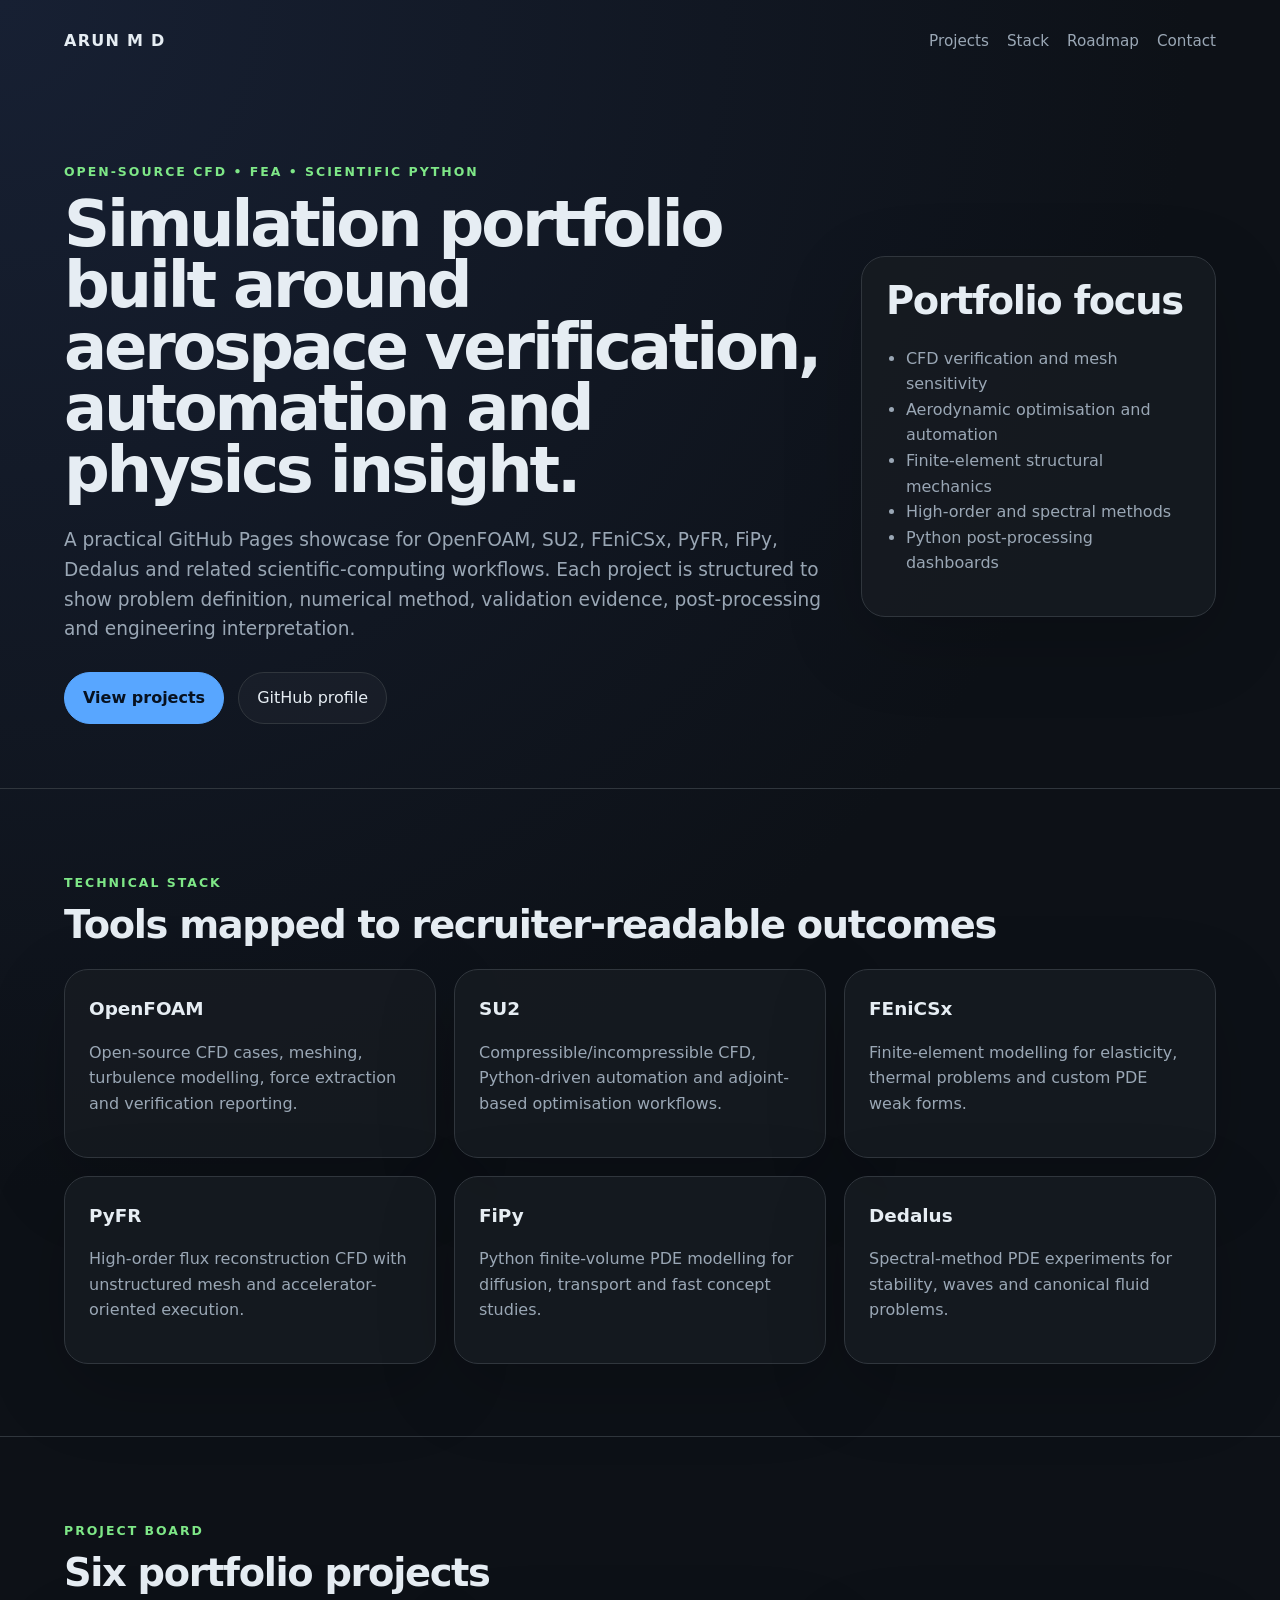
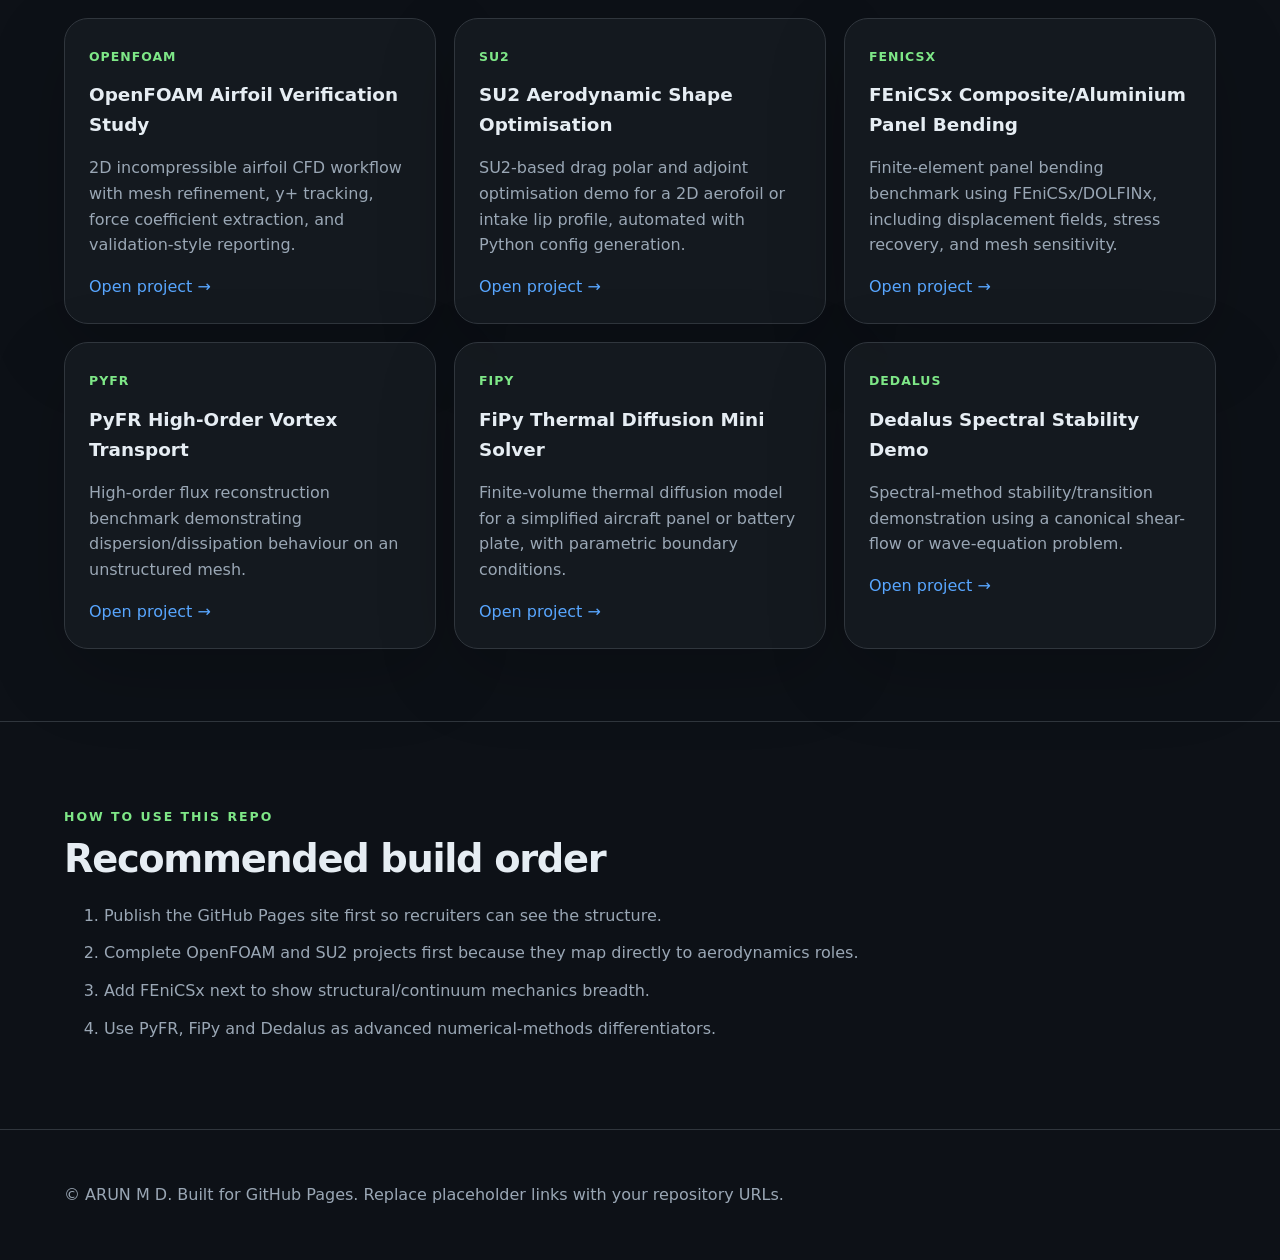
==== index.html @ 8a6b39fe "Aerospace Portfolio" ====
<!doctype html>
<html lang="en">
<head>
  <meta charset="utf-8">
  <meta name="viewport" content="width=device-width, initial-scale=1">
  <title>ARUN M D | Open-Source CFD & Simulation Portfolio</title>
  <meta name="description" content="A GitHub Pages portfolio for open-source CFD, finite-element, finite-volume and spectral-method projects using OpenFOAM, SU2, FEniCSx, PyFR, FiPy and Dedalus.">
  <link rel="stylesheet" href="assets/styles.css">
</head>
<body>
  <header class="hero">
    <nav>
      <div class="brand">ARUN M D</div>
      <div class="links">
        <a href="#projects">Projects</a>
        <a href="#stack">Stack</a>
        <a href="#roadmap">Roadmap</a>
        <a href="mailto:arun8.b@gmail.com">Contact</a>
      </div>
    </nav>
    <section class="hero-grid">
      <div>
        <p class="eyebrow">Open-source CFD • FEA • Scientific Python</p>
        <h1>Simulation portfolio built around aerospace verification, automation and physics insight.</h1>
        <p class="lead">A practical GitHub Pages showcase for OpenFOAM, SU2, FEniCSx, PyFR, FiPy, Dedalus and related scientific-computing workflows. Each project is structured to show problem definition, numerical method, validation evidence, post-processing and engineering interpretation.</p>
        <div class="cta-row">
          <a class="button primary" href="#projects">View projects</a>
          <a class="button" href="https://github.com/" target="_blank" rel="noreferrer">GitHub profile</a>
        </div>
      </div>
      <aside class="summary-card">
        <h2>Portfolio focus</h2>
        <ul>
          <li>CFD verification and mesh sensitivity</li>
          <li>Aerodynamic optimisation and automation</li>
          <li>Finite-element structural mechanics</li>
          <li>High-order and spectral methods</li>
          <li>Python post-processing dashboards</li>
        </ul>
      </aside>
    </section>
  </header>

  <main>
    <section id="stack" class="section">
      <p class="eyebrow">Technical stack</p>
      <h2>Tools mapped to recruiter-readable outcomes</h2>
      <div class="stack-grid">
        <article><h3>OpenFOAM</h3><p>Open-source CFD cases, meshing, turbulence modelling, force extraction and verification reporting.</p></article>
        <article><h3>SU2</h3><p>Compressible/incompressible CFD, Python-driven automation and adjoint-based optimisation workflows.</p></article>
        <article><h3>FEniCSx</h3><p>Finite-element modelling for elasticity, thermal problems and custom PDE weak forms.</p></article>
        <article><h3>PyFR</h3><p>High-order flux reconstruction CFD with unstructured mesh and accelerator-oriented execution.</p></article>
        <article><h3>FiPy</h3><p>Python finite-volume PDE modelling for diffusion, transport and fast concept studies.</p></article>
        <article><h3>Dedalus</h3><p>Spectral-method PDE experiments for stability, waves and canonical fluid problems.</p></article>
      </div>
    </section>

    <section id="projects" class="section">
      <p class="eyebrow">Project board</p>
      <h2>Six portfolio projects</h2>
      <div class="project-grid">
        
        <article class="project-card">
          <div class="tool">OpenFOAM</div>
          <h3>OpenFOAM Airfoil Verification Study</h3>
          <p>2D incompressible airfoil CFD workflow with mesh refinement, y+ tracking, force coefficient extraction, and validation-style reporting.</p>
          <a href="projects/openfoam-airfoil-verification/">Open project →</a>
        </article>
        
        <article class="project-card">
          <div class="tool">SU2</div>
          <h3>SU2 Aerodynamic Shape Optimisation</h3>
          <p>SU2-based drag polar and adjoint optimisation demo for a 2D aerofoil or intake lip profile, automated with Python config generation.</p>
          <a href="projects/su2-aero-optimisation/">Open project →</a>
        </article>
        
        <article class="project-card">
          <div class="tool">FEniCSx</div>
          <h3>FEniCSx Composite/Aluminium Panel Bending</h3>
          <p>Finite-element panel bending benchmark using FEniCSx/DOLFINx, including displacement fields, stress recovery, and mesh sensitivity.</p>
          <a href="projects/fenicsx-structural-panel/">Open project →</a>
        </article>
        
        <article class="project-card">
          <div class="tool">PyFR</div>
          <h3>PyFR High-Order Vortex Transport</h3>
          <p>High-order flux reconstruction benchmark demonstrating dispersion/dissipation behaviour on an unstructured mesh.</p>
          <a href="projects/pyfr-high-order-vortex/">Open project →</a>
        </article>
        
        <article class="project-card">
          <div class="tool">FiPy</div>
          <h3>FiPy Thermal Diffusion Mini Solver</h3>
          <p>Finite-volume thermal diffusion model for a simplified aircraft panel or battery plate, with parametric boundary conditions.</p>
          <a href="projects/fipy-diffusion-thermal/">Open project →</a>
        </article>
        
        <article class="project-card">
          <div class="tool">Dedalus</div>
          <h3>Dedalus Spectral Stability Demo</h3>
          <p>Spectral-method stability/transition demonstration using a canonical shear-flow or wave-equation problem.</p>
          <a href="projects/dedalus-stability-demo/">Open project →</a>
        </article>
        
      </div>
    </section>

    <section id="roadmap" class="section roadmap">
      <p class="eyebrow">How to use this repo</p>
      <h2>Recommended build order</h2>
      <ol>
        <li>Publish the GitHub Pages site first so recruiters can see the structure.</li>
        <li>Complete OpenFOAM and SU2 projects first because they map directly to aerodynamics roles.</li>
        <li>Add FEniCSx next to show structural/continuum mechanics breadth.</li>
        <li>Use PyFR, FiPy and Dedalus as advanced numerical-methods differentiators.</li>
      </ol>
    </section>
  </main>

  <footer>
    <p>© ARUN M D. Built for GitHub Pages. Replace placeholder links with your repository URLs.</p>
  </footer>
</body>
</html>
---- assets/styles.css ----
:root {
  --bg: #0d1117;
  --panel: #161b22;
  --panel-2: #1f2937;
  --text: #e6edf3;
  --muted: #9aa7b5;
  --line: #30363d;
  --accent: #58a6ff;
  --accent-2: #7ee787;
}
* { box-sizing: border-box; }
html { scroll-behavior: smooth; }
body {
  margin: 0;
  font-family: Inter, ui-sans-serif, system-ui, -apple-system, BlinkMacSystemFont, "Segoe UI", sans-serif;
  background: radial-gradient(circle at top left, #172033, var(--bg) 38%);
  color: var(--text);
  line-height: 1.6;
}
a { color: var(--accent); text-decoration: none; }
a:hover { text-decoration: underline; }
.hero { padding: 28px clamp(20px, 5vw, 72px) 64px; min-height: 78vh; }
nav {
  display: flex; justify-content: space-between; align-items: center;
  gap: 24px; margin-bottom: 96px;
}
.brand { font-weight: 800; letter-spacing: 0.08em; }
.links { display: flex; flex-wrap: wrap; gap: 18px; }
.links a { color: var(--muted); font-size: 0.95rem; }
.hero-grid {
  display: grid; grid-template-columns: minmax(0, 1.5fr) minmax(280px, 0.7fr);
  gap: 36px; align-items: center;
}
.eyebrow {
  color: var(--accent-2); text-transform: uppercase; letter-spacing: 0.16em;
  font-weight: 700; font-size: 0.78rem; margin-bottom: 12px;
}
h1 { font-size: clamp(2.4rem, 5vw, 5.4rem); line-height: 0.96; margin: 0 0 24px; letter-spacing: -0.05em; }
h2 { font-size: clamp(1.8rem, 3vw, 3rem); line-height: 1.05; margin: 0 0 24px; letter-spacing: -0.035em; }
h3 { margin: 0 0 10px; font-size: 1.15rem; }
.lead { max-width: 820px; color: var(--muted); font-size: 1.16rem; }
.cta-row { display: flex; flex-wrap: wrap; gap: 14px; margin-top: 28px; }
.button {
  border: 1px solid var(--line); padding: 12px 18px; border-radius: 999px;
  color: var(--text); background: rgba(255,255,255,0.03);
}
.button.primary { background: var(--accent); color: #07111f; border-color: var(--accent); font-weight: 800; }
.summary-card, .project-card, .stack-grid article {
  border: 1px solid var(--line); background: rgba(22,27,34,0.82);
  border-radius: 24px; padding: 24px; box-shadow: 0 24px 80px rgba(0,0,0,0.18);
}
.summary-card ul { padding-left: 20px; color: var(--muted); }
.section { padding: 72px clamp(20px, 5vw, 72px); border-top: 1px solid var(--line); }
.stack-grid, .project-grid {
  display: grid; grid-template-columns: repeat(3, minmax(0, 1fr)); gap: 18px;
}
.stack-grid p, .project-card p, .roadmap li { color: var(--muted); }
.tool {
  display: inline-flex; font-size: 0.78rem; font-weight: 800; letter-spacing: 0.08em;
  color: var(--accent-2); margin-bottom: 14px; text-transform: uppercase;
}
.roadmap ol { max-width: 820px; }
.roadmap li { margin-bottom: 12px; }
footer { padding: 36px clamp(20px, 5vw, 72px); color: var(--muted); border-top: 1px solid var(--line); }
@media (max-width: 900px) {
  .hero-grid, .stack-grid, .project-grid { grid-template-columns: 1fr; }
  nav { align-items: flex-start; flex-direction: column; margin-bottom: 56px; }
}
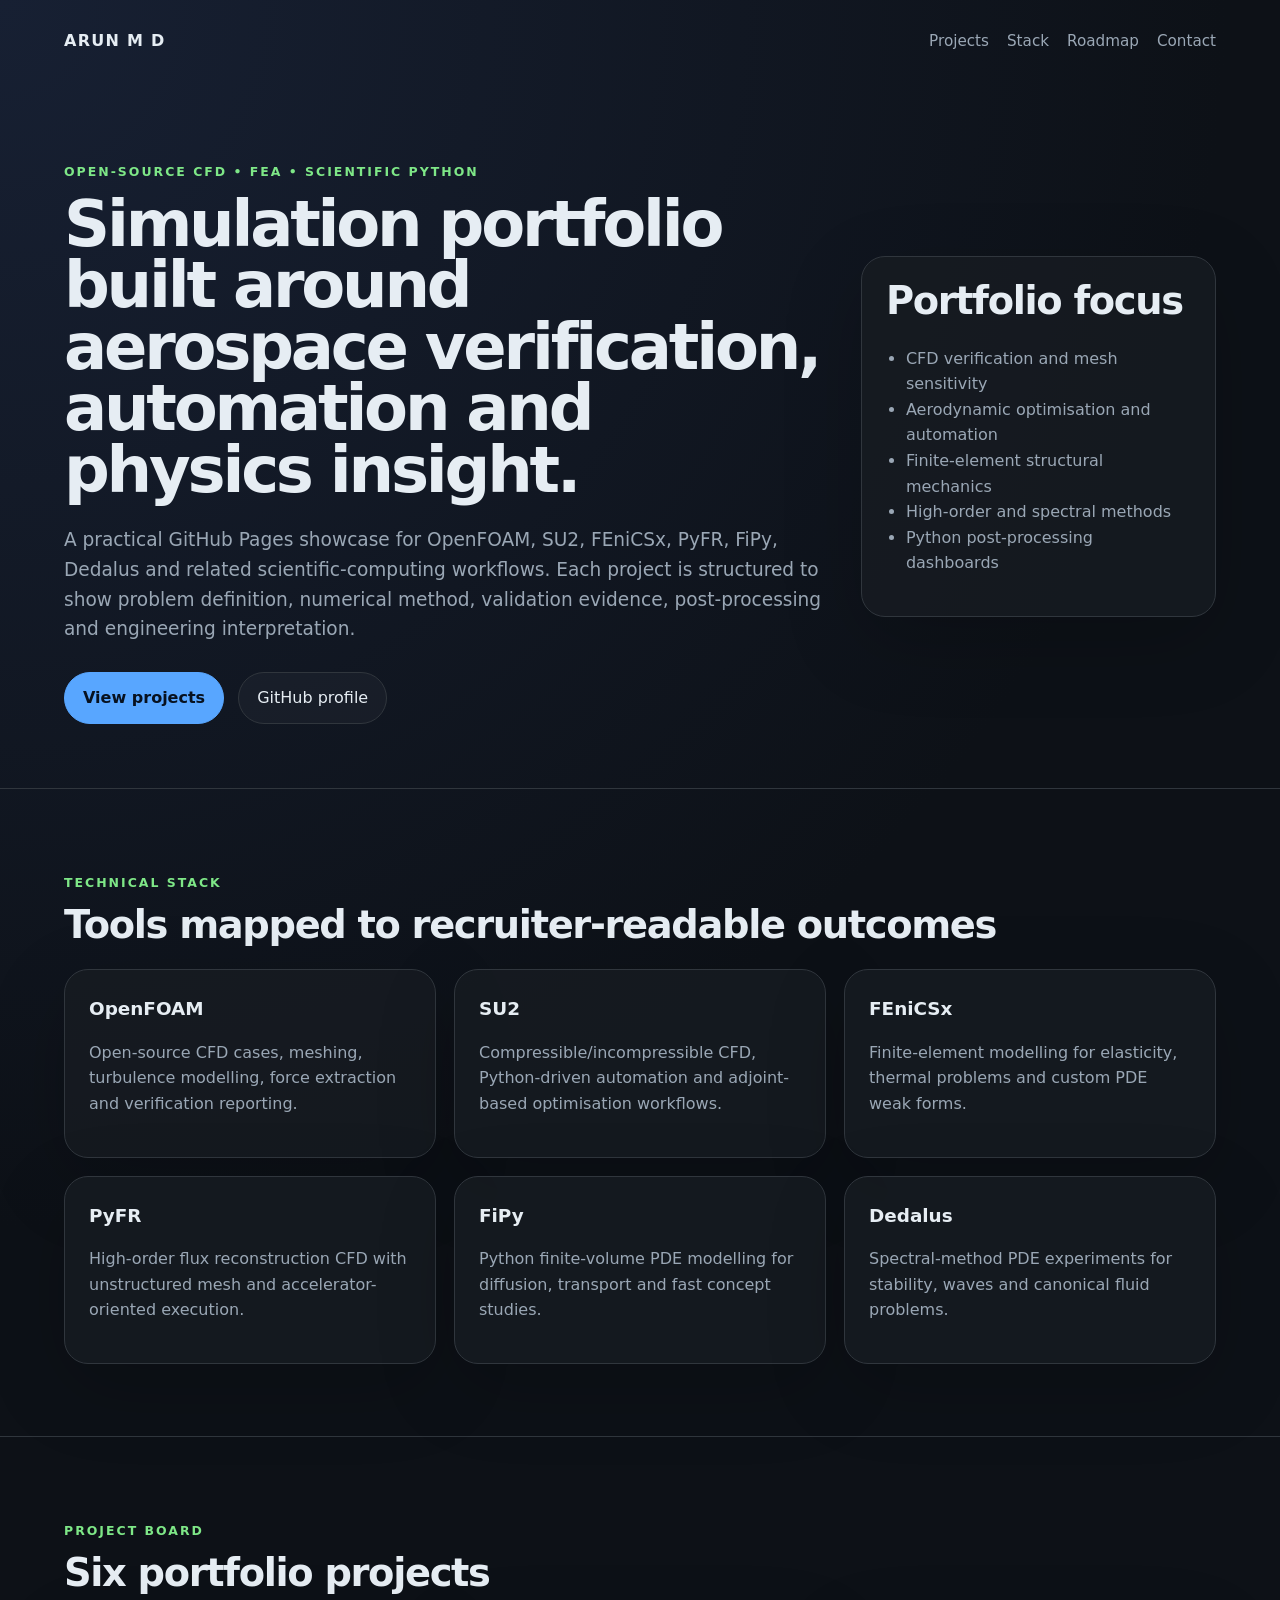
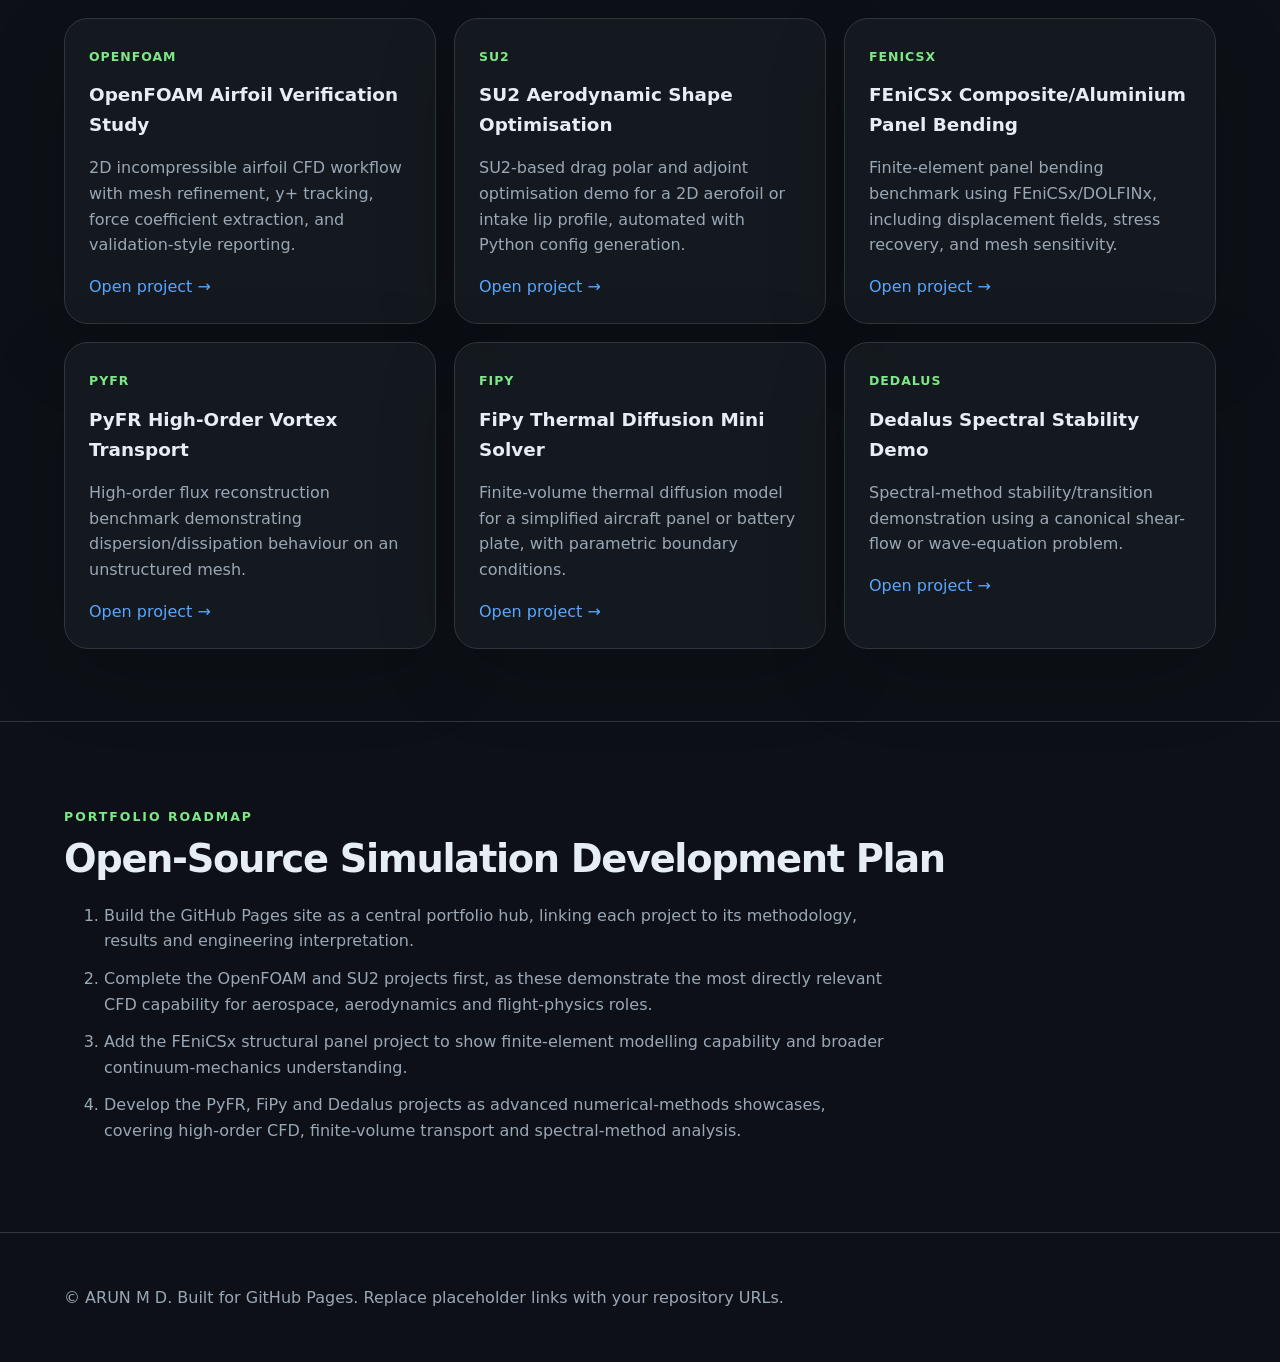
==== commit f0d7daa4: "Update index.html" ====
--- a/index.html
+++ b/index.html
@@ -105,17 +105,16 @@
       </div>
     </section>
 
-    <section id="roadmap" class="section roadmap">
-      <p class="eyebrow">How to use this repo</p>
-      <h2>Recommended build order</h2>
-      <ol>
-        <li>Publish the GitHub Pages site first so recruiters can see the structure.</li>
-        <li>Complete OpenFOAM and SU2 projects first because they map directly to aerodynamics roles.</li>
-        <li>Add FEniCSx next to show structural/continuum mechanics breadth.</li>
-        <li>Use PyFR, FiPy and Dedalus as advanced numerical-methods differentiators.</li>
-      </ol>
-    </section>
-  </main>
+<section id="roadmap" class="section roadmap">
+  <p class="eyebrow">Portfolio roadmap</p>
+  <h2>Open-Source Simulation Development Plan</h2>
+  <ol>
+    <li>Build the GitHub Pages site as a central portfolio hub, linking each project to its methodology, results and engineering interpretation.</li>
+    <li>Complete the OpenFOAM and SU2 projects first, as these demonstrate the most directly relevant CFD capability for aerospace, aerodynamics and flight-physics roles.</li>
+    <li>Add the FEniCSx structural panel project to show finite-element modelling capability and broader continuum-mechanics understanding.</li>
+    <li>Develop the PyFR, FiPy and Dedalus projects as advanced numerical-methods showcases, covering high-order CFD, finite-volume transport and spectral-method analysis.</li>
+  </ol>
+</section>
 
   <footer>
     <p>© ARUN M D. Built for GitHub Pages. Replace placeholder links with your repository URLs.</p>
